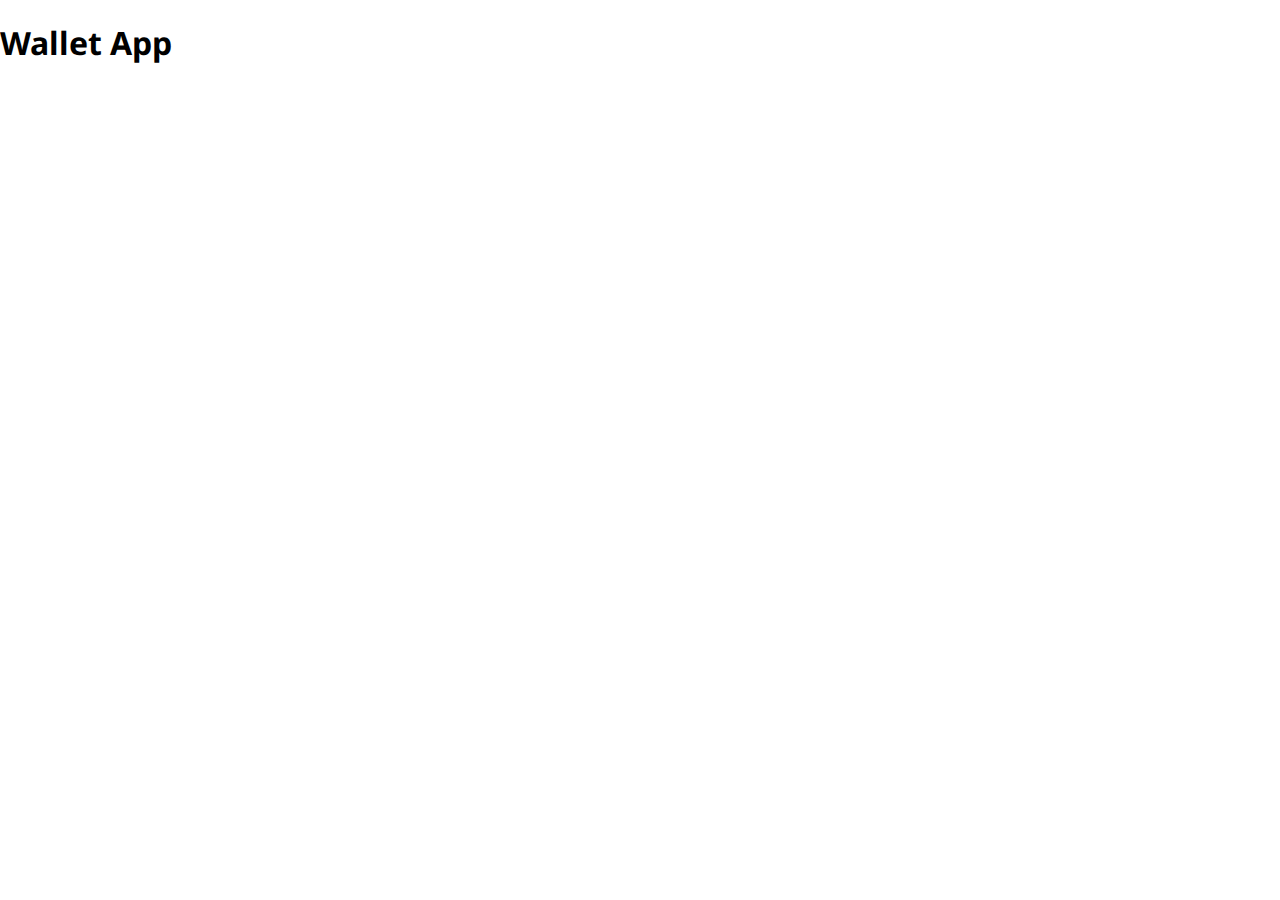
==== index.html @ 409fbc30 "initial commit" ====
<!DOCTYPE html>
<html>
  <head>
    <title>Wallet App - Login</title>
    <link rel="stylesheet" href="styles.css" />
    <script src="index.js"></script>
  </head>
  <body>
    <h1>Wallet App</h1>
  </body>
</html>
---- styles.css ----
@import url("https://fonts.googleapis.com/css2?family=Noto+Sans:ital,wght@0,100..900;1,100..900&display=swap");

body {
  padding: 0px;
  margin: 0px;
  font-family: "Noto Sans", sans-serif;
}

h1 {
  font-family: "Noto Sans", sans-serif;
}
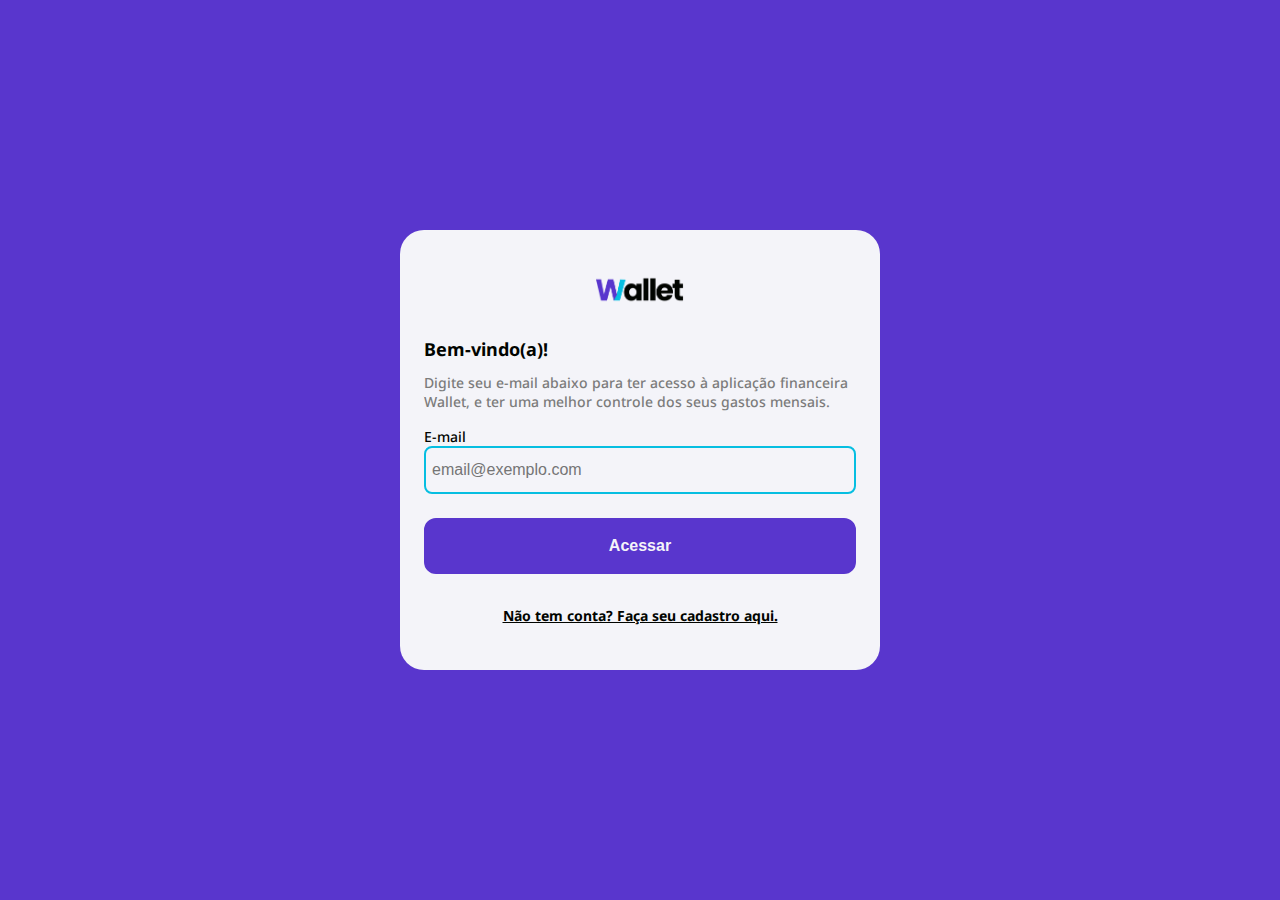
==== commit 9fcbb538: "feat: implement UI for auth screen" ====
--- a/index.html
+++ b/index.html
@@ -6,6 +6,27 @@
     <script src="index.js"></script>
   </head>
   <body>
-    <h1>Wallet App</h1>
+    <div class="auth-container">
+      <div class="auth-content">
+        <div class="auth-content-container">
+          <img class="logo" src="src/img/logo.png" />
+          <h3 class="full-width text-left mt larger">Bem-vindo(a)!</h3>
+          <p class="mt small">
+            Digite seu e-mail abaixo para ter acesso à aplicação financeira
+            Wallet, e ter uma melhor controle dos seus gastos mensais.
+          </p>
+          <label class="mt" for="input-email">E-mail</label>
+          <input
+            class="mt-smaller"
+            placeholder="email@exemplo.com"
+            id="input-email"
+            name="input-email"
+            type="email"
+          />
+          <button class="full-width mt large">Acessar</button>
+          <a class="mt larger">Não tem conta? Faça seu cadastro aqui.</a>
+        </div>
+      </div>
+    </div>
   </body>
 </html>
--- a/styles.css
+++ b/styles.css
@@ -4,8 +4,156 @@
   padding: 0px;
   margin: 0px;
   font-family: "Noto Sans", sans-serif;
+  color: #010400;
 }
 
 h1 {
-  font-family: "Noto Sans", sans-serif;
+  font-size: 40px;
+  font-weight: bolder;
+  margin: 0px;
+  padding: 0px;
 }
+
+h2 {
+  font-size: 24px;
+  font-weight: bold;
+  margin: 0px;
+  padding: 0px;
+}
+
+h3 {
+  font-size: 18px;
+  font-weight: bold;
+  margin: 0px;
+  padding: 0px;
+}
+
+h4 {
+  font-size: 16px;
+  font-weight: 700;
+  color: #7c7c7c;
+  margin: 0px;
+  padding: 0px;
+}
+
+p {
+  font-size: 14px;
+  font-weight: 500;
+  color: #7c7c7c;
+  margin: 0px;
+  padding: 0px;
+}
+
+label {
+  width: 100%;
+  font-size: 14px;
+  font-weight: 500;
+}
+
+a {
+  font-size: 14px;
+  font-weight: 700;
+  text-decoration: underline;
+}
+
+button {
+  background-color: #5936cd;
+  height: 56px;
+  width: 432px;
+  border-color: #5936cd;
+  border-width: 2px;
+  border-radius: 12px;
+  border-style: solid;
+  color: #f4f4f9;
+  font-weight: bold;
+  font-size: 16px;
+}
+
+button.small {
+  background-color: #f4f4f9;
+  color: #010400;
+  font-size: 14px;
+  height: 36px;
+  width: 90px;
+  border-radius: 8px;
+}
+
+input {
+  background-color: #f4f4f9;
+  width: 100%;
+  height: 48px;
+  border-color: #06bee1;
+  border-style: solid;
+  border-width: 2px;
+  border-radius: 8px;
+  color: #010400;
+  font-size: 16px;
+  padding: 6px;
+  box-sizing: border-box;
+}
+
+.full-width {
+  width: 100%;
+}
+
+.text-center {
+  text-align: center;
+}
+
+.text-left {
+  text-align: left;
+}
+
+.mt {
+  margin-top: 16px;
+}
+.mt.small {
+  margin-top: 12px;
+}
+
+.mt.smaller {
+  margin-top: 6px;
+}
+
+.mt.large {
+  margin-top: 24px;
+}
+
+.mt.larger {
+  margin-top: 32px;
+}
+
+.logo {
+  width: 88px;
+  height: auto;
+}
+
+.auth-container {
+  width: 100vw;
+  height: 100vh;
+  display: flex;
+  align-items: center;
+  justify-content: center;
+  background-color: #5936cd;
+}
+
+.auth-content {
+  display: flex;
+  align-items: center;
+  justify-content: center;
+  width: 480px;
+  height: auto;
+  min-height: 440px;
+  background-color: #f4f4f9;
+  border-radius: 24px;
+}
+
+.auth-content-container {
+  display: flex;
+  flex-direction: column;
+  align-items: center;
+  justify-content: center;
+  width: 100%;
+  height: 100%;
+  padding: 24px;
+}
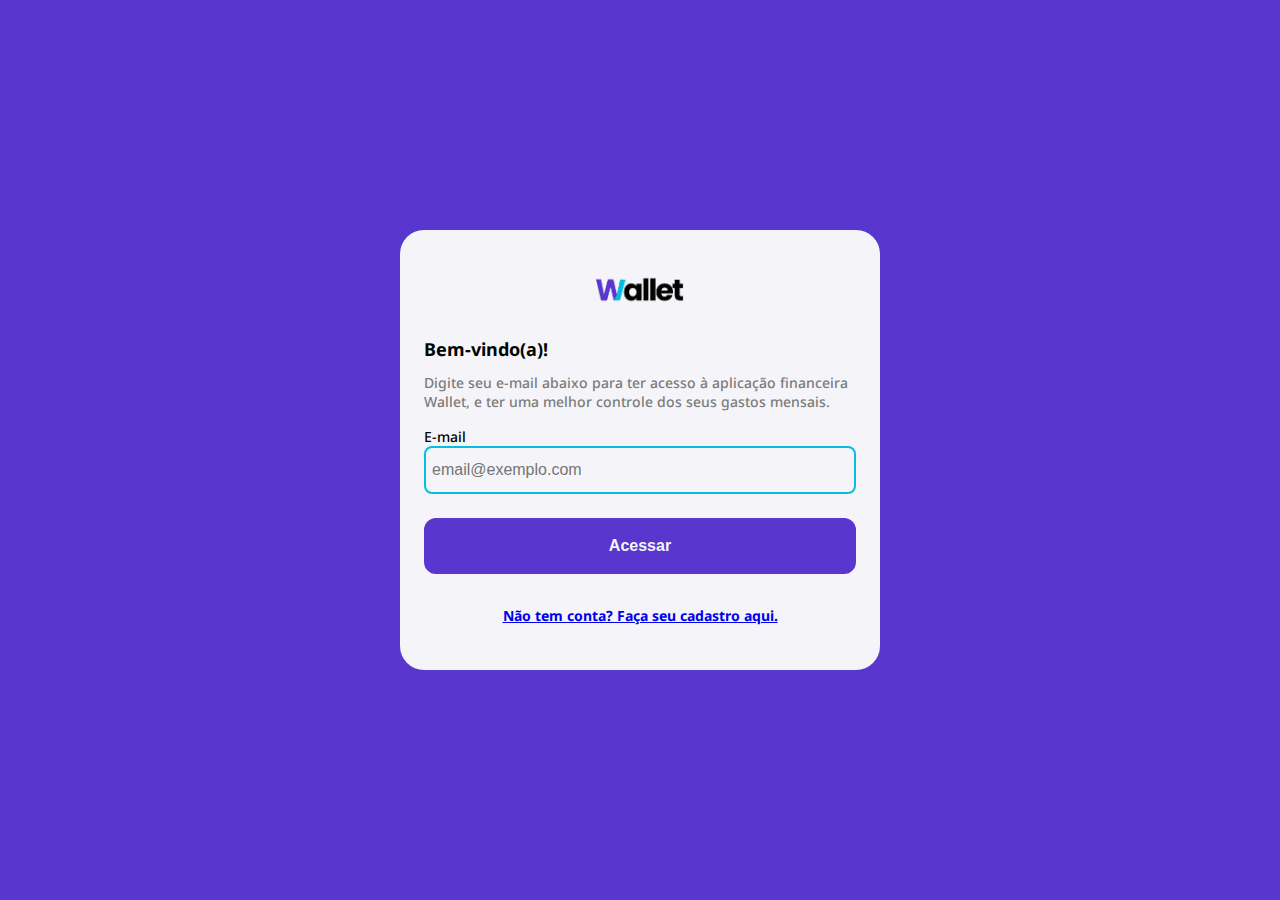
==== commit 0ef542f5: "feat: integrate user initial validation" ====
--- a/index.html
+++ b/index.html
@@ -23,8 +23,12 @@
             name="input-email"
             type="email"
           />
-          <button class="full-width mt large">Acessar</button>
-          <a class="mt larger">Não tem conta? Faça seu cadastro aqui.</a>
+          <button onclick="onClickLogin()" class="full-width mt large">
+            Acessar
+          </button>
+          <a class="mt larger" href="src/pages/register/index.html"
+            >Não tem conta? Faça seu cadastro aqui.</a
+          >
         </div>
       </div>
     </div>
--- a/styles.css
+++ b/styles.css
@@ -67,6 +67,7 @@
   color: #f4f4f9;
   font-weight: bold;
   font-size: 16px;
+  cursor: pointer;
 }
 
 button.small {
